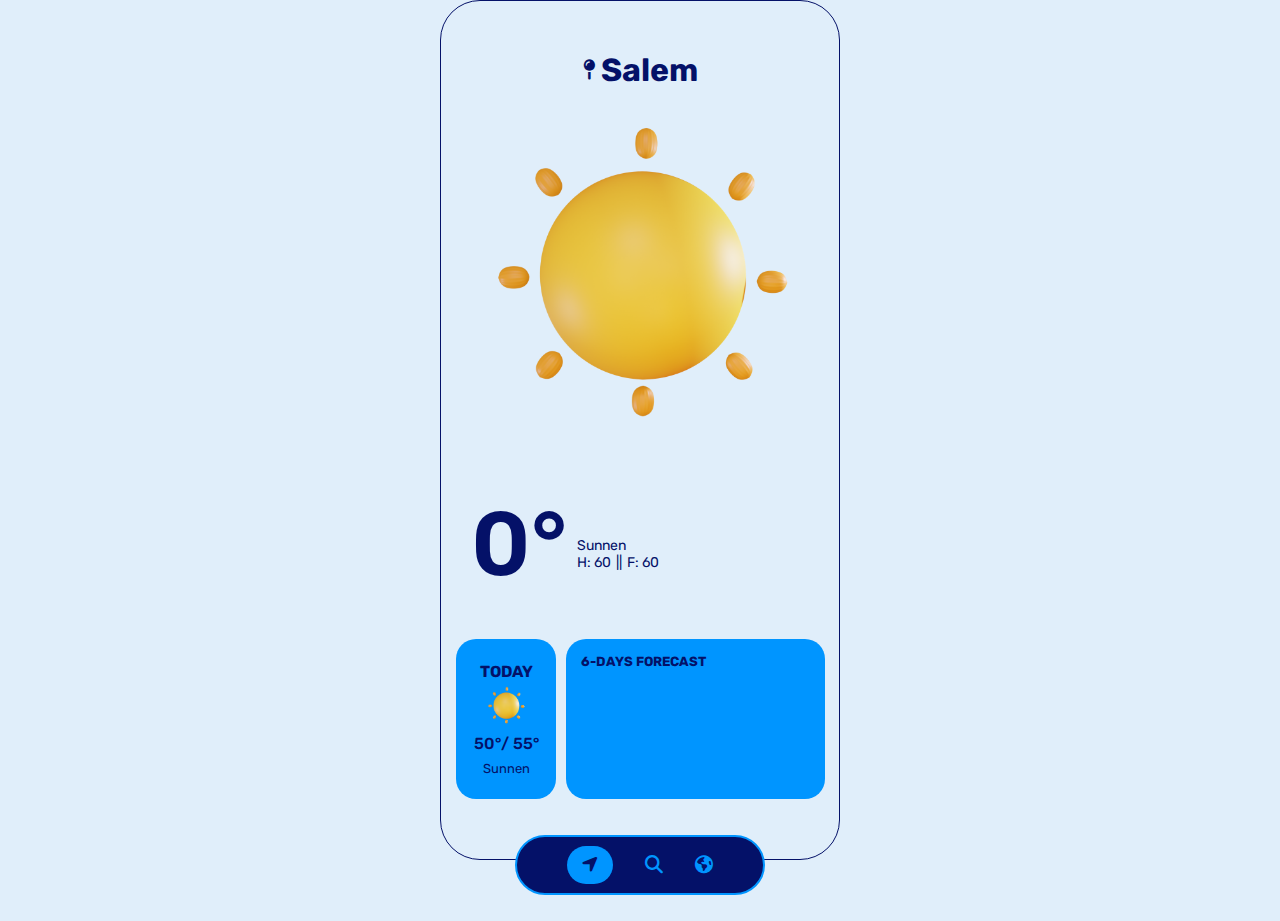
==== index.html @ 2b8d9812 "Updated Weather" ====
<!DOCTYPE html>
<html lang="en">
  <head>
    <meta charset="UTF-8" />
    <meta name="viewport" content="width=device-width, initial-scale=1.0" />
    
    <link rel="icon" type="png" href="img/icon.png" />
    <link
      rel="stylesheet"
      href="https://cdnjs.cloudflare.com/ajax/libs/font-awesome/6.4.0/css/all.min.css"
    />
    <link rel="stylesheet" href="css/style.css" />
    
    <title>Weather App</title>
  </head>

  <body>
    <div class="pc">
      
      <nav>
        <ul>
          <li>
            <a class="active" href="index.html"
              ><i class="fa-solid fa-location-arrow"></i
            ></a>
          </li>
          <li>
            <a href="search.html"
              ><i class="fa-solid fa-magnifying-glass"></i
            ></a>
          </li>
          <li>
            <a href="world.html"><i class="fa-solid fa-earth-americas"></i></a>
          </li>
        </ul>
      </nav>
      
      <div id="screen">
        
        <div class="city-name">
          <i class="fa-solid fa-map-pin"></i>
          <h1 id="city-name">Salem</h1>
        </div>
      
        <div class="weather-icon-css">
          <img class="weather-icon" src="img/sun.png" />
        </div>
        
        <div class="weather-description">
          <div class="show-metric" id="metric">0°</div>
          <div class="weather-details">
            <div class="weather-main" id="weather-main">Sunnen</div>
            <div class="h-f">
              <div class="show-humidity">H: <span id="humidity">60</span></div>
              ||
              <div class="show-humidity">
                F: <span id="feels-like">60</span>
              </div>
            </div>
          </div>
        </div>
       
        <div class="forcasts-box">
          <div class="today-forecast">
            <h4>TODAY</h4>
            <div class="weather-icon-today">
              <img class="weather-icons" src="img/sun.png" />
            </div>
            <div class="temp-today">
              <span id="temp-min-today">50°</span><span>/ </span
              ><span id="temp-max-today">55°</span>
            </div>
            <div class="weather-main-today" id="weather-main">Sunnen</div>
          </div>

          
          <div class="forecast">
            <h5>6-DAYS FORECAST</h5>
            <div id="forecast-box"></div>
          </div>
        </div>
      </div>
    </div>
    
    
    <script src="js/main.js"></script>
  </body>
</html>
---- css/style.css ----
@import url("https://fonts.googleapis.com/css2?family=Rubik:ital,wght@0,300..900;1,300..900&display=swap");
* {
  padding: 0;
  margin: 0;
  box-sizing: border-box;
  list-style: none;
  font-family: "Rubik", sans-serif;
}
:root {
  --font-color-main: #041168;
  --white-color: #0095ff;
}
body {
  background-color: #e0eefa;
}
.pc {
  width: 400px;
  height: 860px;
  margin-left: auto;
  margin-right: auto;
  border: 1px solid var(--font-color-main);
  border-radius: 40px;
}

nav {
  position: fixed;
  left: 0;
  right: 0;
  margin: 0 auto;
  width: fit-content;
  bottom: 5px;
  display: flex;
  justify-content: center;
  align-items: center;
  width: 250px;
  height: 60px;
  border-radius: 40px;
  border: 2px solid var(--white-color);
  background-color: var(--font-color-main);
}
nav ul {
  display: flex;
  gap: 2pc;
}
nav ul li a {
  color: var(--white-color);
  font-size: 18px;
}
.active {
  background-color: var(--white-color);
  color: var(--font-color-main);
  border-radius: 100px;
  padding: 8px 15px;
}

#screen {
  width: 100%;
  height: 100vh;
  margin: 20px 0;
}
.city-name {
  color: var(--font-color-main);
  display: flex;
  justify-content: center;
  align-items: center;
  padding-top: 30px;
  gap: 5px;
}
.city-name i {
  font-size: 20px;
}
.weather-icon-css {
  display: flex;
  justify-content: center;
  align-items: center;
  width: 100%;
  height: 350px;
  margin-top: 10px;
}
.weather-icon-css img {
  width: 80%;
}
.weather-description {
  height: 150px;
  margin-top: 20px;
  display: flex;
  align-items: center;
  color: var(--font-color-main);
  /* border: 1px solid #000; */
}
.show-metric {
  padding-left: 30px;
  font-size: 90px;
  font-weight: 550;
}
.weather-details {
  font-size: 14px;
  margin: 50px 20px 30px 10px;
  width: 100px;
  display: flex;
  flex-direction: column;
}
.weather-details .h-f {
  display: flex;
  gap: 5px;
}
.forcasts-box {
  display: flex;
  margin: 20px 0;
  color: var(--font-color-main);
}
.today-forecast {
  width: 100px;
  height: 160px;
  border-radius: 20px;
  margin-left: 15px;
  display: flex;
  gap: 5px;
  flex-direction: column;
  justify-content: center;
  align-items: center;
  background-color: var(--white-color);
}
.weather-icon-today img {
  width: 40px;
}
.temp-today {
  font-weight: 500;
}
.weather-main-today {
  padding: 3px 0 0 0;
  font-size: 13px;
  text-align: center;
}
.forecast {
  width: 65%;
  height: 160px;
  margin-left: 10px;
  border-radius: 20px;
  background-color: var(--white-color);
}
.forecast h5 {
  text-align: left;
  padding: 15px 0 0 15px;
}
#forecast-box {
  display: grid;
  grid-auto-flow: column;
  overflow-y: auto;
  gap: 10px;
  width: 95%;
  padding: 10px 12px;
  overscroll-behavior-x: contain;
  scroll-snap-type: x mandatory;
  scrollbar-width: none;
}
#forecast-box::-webkit-scrollbar {
  display: none;
}
.weather-forecast-box {
  width: 70px;
  height: 110px;
  border-radius: 15px;
  display: flex;
  text-align: center;
  flex-direction: column;
  justify-content: center;
  align-items: center;
  gap: 2px;
  flex-shrink: 0;
  align-items: center;
  border: 1px solid var(--font-color-main);
}
.day-weather {
  font-size: 15px;
}
.weather-icon-forecast img {
  width: 30px;
}
.temp-weather {
  font-size: 12px;
}
.weather-main-forecast {
  font-size: 12px;
}

@media (max-width: 400px) {
  /* 400 * 860 */
  .pc {
    border: none;
    border-radius: none;
    width: auto;
    height: auto;
  }
}
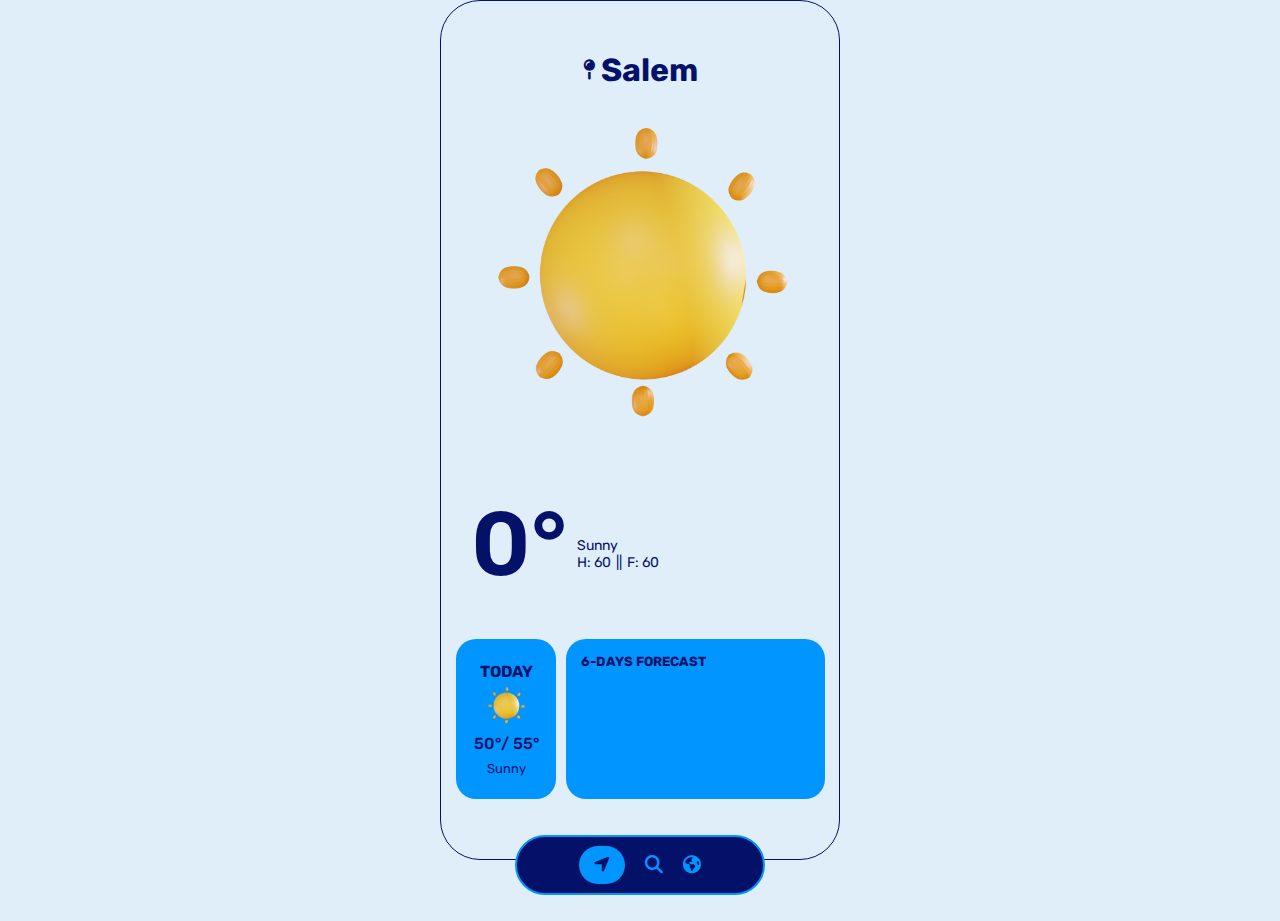
==== commit 1e22b264: "last Commit" ====
--- a/index.html
+++ b/index.html
@@ -4,7 +4,7 @@
     <meta charset="UTF-8" />
     <meta name="viewport" content="width=device-width, initial-scale=1.0" />
     
-    <link rel="icon" type="png" href="img/icon.png" />
+    <link rel="icon" type="image/png" href="img/icon.png" />
     <link
       rel="stylesheet"
       href="https://cdnjs.cloudflare.com/ajax/libs/font-awesome/6.4.0/css/all.min.css"
@@ -16,42 +16,49 @@
 
   <body>
     <div class="pc">
-      
+      <!-- Navigation Menu -->
       <nav>
         <ul>
           <li>
-            <a class="active" href="index.html"
-              ><i class="fa-solid fa-location-arrow"></i
-            ></a>
+            <a class="active" href="index.html" aria-label="Home">
+              <i class="fa-solid fa-location-arrow"></i>
+            </a>
           </li>
           <li>
-            <a href="search.html"
-              ><i class="fa-solid fa-magnifying-glass"></i
-            ></a>
+            <a href="search.html" aria-label="Search">
+              <i class="fa-solid fa-magnifying-glass"></i>
+            </a>
           </li>
           <li>
-            <a href="world.html"><i class="fa-solid fa-earth-americas"></i></a>
+            <a href="world.html" aria-label="World Weather">
+              <i class="fa-solid fa-earth-americas"></i>
+            </a>
           </li>
         </ul>
       </nav>
       
+      <!-- Main Screen -->
       <div id="screen">
-        
+        <!-- City Name Section -->
         <div class="city-name">
           <i class="fa-solid fa-map-pin"></i>
           <h1 id="city-name">Salem</h1>
         </div>
       
+        <!-- Weather Icon Section -->
         <div class="weather-icon-css">
-          <img class="weather-icon" src="img/sun.png" />
+          <img class="weather-icon" src="img/sun.png" alt="Weather Icon" />
         </div>
         
+        <!-- Weather Details Section -->
         <div class="weather-description">
           <div class="show-metric" id="metric">0°</div>
           <div class="weather-details">
-            <div class="weather-main" id="weather-main">Sunnen</div>
+            <div class="weather-main" id="weather-main">Sunny</div>
             <div class="h-f">
-              <div class="show-humidity">H: <span id="humidity">60</span></div>
+              <div class="show-humidity">
+                H: <span id="humidity">60</span>
+              </div>
               ||
               <div class="show-humidity">
                 F: <span id="feels-like">60</span>
@@ -60,20 +67,22 @@
           </div>
         </div>
        
-        <div class="forcasts-box">
+        <!-- Forecast Section -->
+        <div class="forecasts-box">
+          <!-- Today's Weather -->
           <div class="today-forecast">
             <h4>TODAY</h4>
             <div class="weather-icon-today">
-              <img class="weather-icons" src="img/sun.png" />
+              <img class="weather-icons" src="img/sun.png" alt="Today Weather Icon" />
             </div>
             <div class="temp-today">
-              <span id="temp-min-today">50°</span><span>/ </span
-              ><span id="temp-max-today">55°</span>
+              <span id="temp-min-today">50°</span><span>/ </span>
+              <span id="temp-max-today">55°</span>
             </div>
-            <div class="weather-main-today" id="weather-main">Sunnen</div>
+            <div class="weather-main-today" id="weather-main">Sunny</div>
           </div>
 
-          
+          <!-- 6-Day Forecast -->
           <div class="forecast">
             <h5>6-DAYS FORECAST</h5>
             <div id="forecast-box"></div>
@@ -82,7 +91,7 @@
       </div>
     </div>
     
-    
+    <!-- Main JavaScript File -->
     <script src="js/main.js"></script>
   </body>
 </html>
--- a/css/style.css
+++ b/css/style.css
@@ -1,4 +1,5 @@
 @import url("https://fonts.googleapis.com/css2?family=Rubik:ital,wght@0,300..900;1,300..900&display=swap");
+
 * {
   padding: 0;
   margin: 0;
@@ -6,18 +7,20 @@
   list-style: none;
   font-family: "Rubik", sans-serif;
 }
+
 :root {
   --font-color-main: #041168;
   --white-color: #0095ff;
 }
+
 body {
   background-color: #e0eefa;
 }
+
 .pc {
   width: 400px;
   height: 860px;
-  margin-left: auto;
-  margin-right: auto;
+  margin: 0 auto;
   border: 1px solid var(--font-color-main);
   border-radius: 40px;
 }
@@ -27,7 +30,6 @@
   left: 0;
   right: 0;
   margin: 0 auto;
-  width: fit-content;
   bottom: 5px;
   display: flex;
   justify-content: center;
@@ -38,14 +40,17 @@
   border: 2px solid var(--white-color);
   background-color: var(--font-color-main);
 }
+
 nav ul {
   display: flex;
-  gap: 2pc;
-}
+  gap: 20px; /* Changed from "2pc" for better compatibility */
+}
+
 nav ul li a {
   color: var(--white-color);
   font-size: 18px;
 }
+
 .active {
   background-color: var(--white-color);
   color: var(--font-color-main);
@@ -58,6 +63,7 @@
   height: 100vh;
   margin: 20px 0;
 }
+
 .city-name {
   color: var(--font-color-main);
   display: flex;
@@ -66,9 +72,11 @@
   padding-top: 30px;
   gap: 5px;
 }
+
 .city-name i {
   font-size: 20px;
 }
+
 .weather-icon-css {
   display: flex;
   justify-content: center;
@@ -77,22 +85,25 @@
   height: 350px;
   margin-top: 10px;
 }
+
 .weather-icon-css img {
   width: 80%;
 }
+
 .weather-description {
   height: 150px;
   margin-top: 20px;
   display: flex;
   align-items: center;
   color: var(--font-color-main);
-  /* border: 1px solid #000; */
-}
+}
+
 .show-metric {
   padding-left: 30px;
   font-size: 90px;
   font-weight: 550;
 }
+
 .weather-details {
   font-size: 14px;
   margin: 50px 20px 30px 10px;
@@ -100,38 +111,45 @@
   display: flex;
   flex-direction: column;
 }
+
 .weather-details .h-f {
   display: flex;
   gap: 5px;
 }
-.forcasts-box {
+
+.forecasts-box {
   display: flex;
   margin: 20px 0;
   color: var(--font-color-main);
 }
+
 .today-forecast {
   width: 100px;
   height: 160px;
   border-radius: 20px;
   margin-left: 15px;
   display: flex;
+  flex-direction: column;
+  justify-content: center;
+  align-items: center;
+  background-color: var(--white-color);
   gap: 5px;
-  flex-direction: column;
-  justify-content: center;
-  align-items: center;
-  background-color: var(--white-color);
-}
+}
+
 .weather-icon-today img {
   width: 40px;
 }
+
 .temp-today {
   font-weight: 500;
 }
+
 .weather-main-today {
-  padding: 3px 0 0 0;
+  padding-top: 3px;
   font-size: 13px;
   text-align: center;
 }
+
 .forecast {
   width: 65%;
   height: 160px;
@@ -139,14 +157,16 @@
   border-radius: 20px;
   background-color: var(--white-color);
 }
+
 .forecast h5 {
   text-align: left;
   padding: 15px 0 0 15px;
 }
+
 #forecast-box {
   display: grid;
   grid-auto-flow: column;
-  overflow-y: auto;
+  overflow-x: auto;
   gap: 10px;
   width: 95%;
   padding: 10px 12px;
@@ -154,42 +174,46 @@
   scroll-snap-type: x mandatory;
   scrollbar-width: none;
 }
+
 #forecast-box::-webkit-scrollbar {
   display: none;
 }
+
 .weather-forecast-box {
   width: 70px;
   height: 110px;
   border-radius: 15px;
   display: flex;
+  flex-direction: column;
+  justify-content: center;
+  align-items: center;
   text-align: center;
-  flex-direction: column;
-  justify-content: center;
-  align-items: center;
   gap: 2px;
+  border: 1px solid var(--font-color-main);
   flex-shrink: 0;
-  align-items: center;
-  border: 1px solid var(--font-color-main);
-}
+}
+
 .day-weather {
   font-size: 15px;
 }
+
 .weather-icon-forecast img {
   width: 30px;
 }
+
 .temp-weather {
   font-size: 12px;
 }
+
 .weather-main-forecast {
   font-size: 12px;
 }
 
 @media (max-width: 400px) {
-  /* 400 * 860 */
   .pc {
     border: none;
-    border-radius: none;
-    width: auto;
+    border-radius: 0;
+    width: 100%;
     height: auto;
   }
 }
